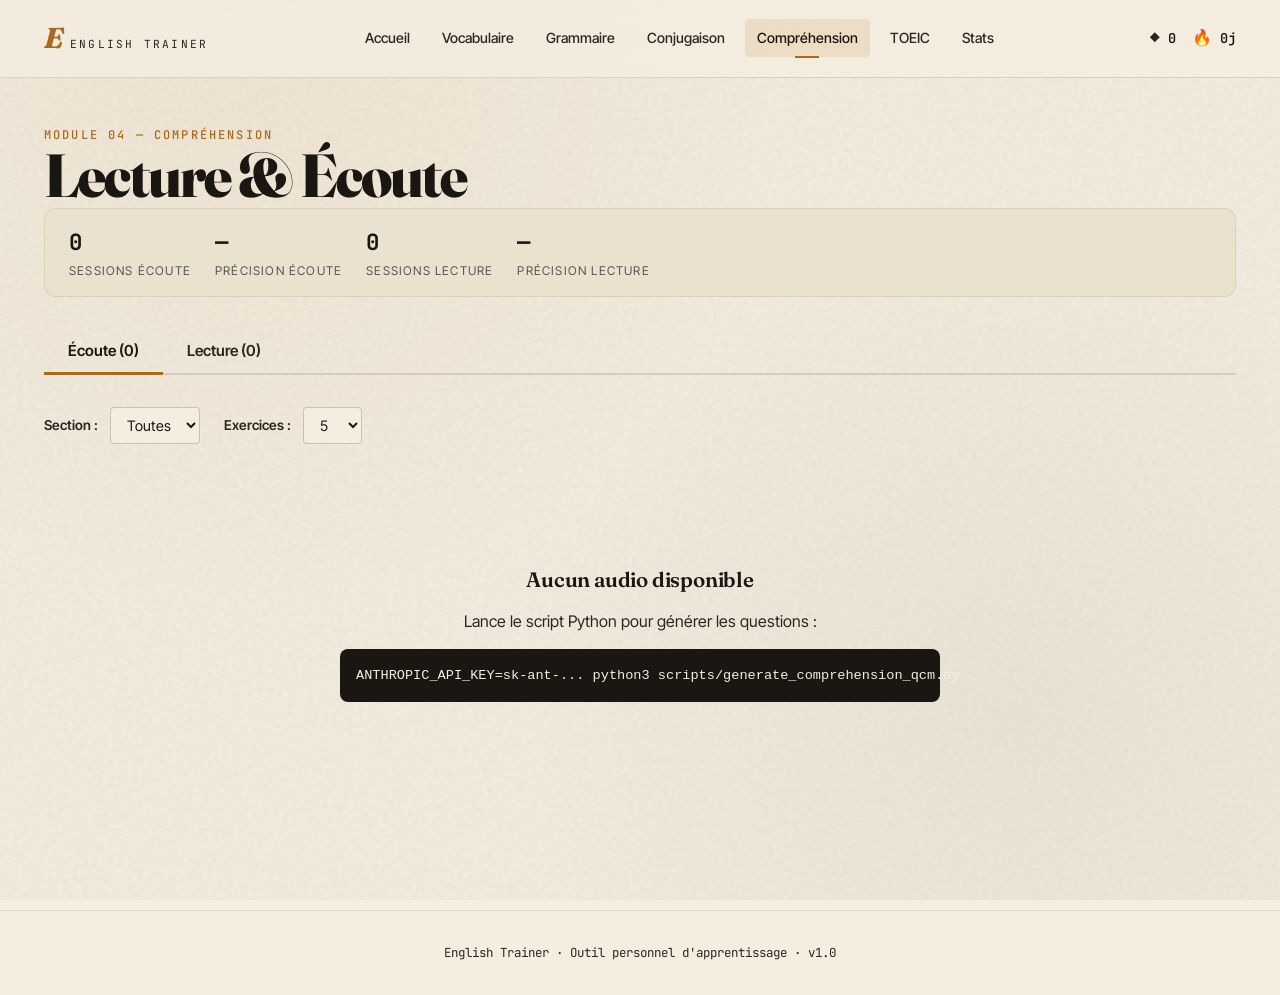
==== comprehension.html @ a06fdc8f "Module 04 — Compréhension (Lecture & Écoute) - comprehension.html : page complète avec player audio " ====
<!DOCTYPE html>
<html lang="fr">
<head>
  <meta charset="UTF-8" />
  <meta name="viewport" content="width=device-width, initial-scale=1.0" />
  <title>English Trainer — Compréhension</title>
  <link rel="stylesheet" href="styles/main.css" />
  <link rel="stylesheet" href="styles/comprehension.css" />
</head>
<body>
  <div class="app">
    <div id="topbar-slot"></div>
    <main>
      <div class="container">
        <section class="vocab-hero anim-fade-up">
          <div class="eyebrow">Module 04 — Compréhension</div>
          <h1>Lecture &amp; Écoute</h1>
        </section>
        <div id="stage-root"></div>
      </div>
    </main>
    <div id="footer-slot"></div>
  </div>

  <script src="data/comprehension-audio.js"></script>
  <script src="data/comprehension-reading.js"></script>
  <script src="scripts/storage.js"></script>
  <script src="scripts/shared.js"></script>
  <script src="scripts/comprehension-engine.js"></script>

  <script>
    Storage.load();
    Shared.renderTopbar('comprehension');
    Shared.renderFooter();

    const root = document.getElementById('stage-root');

    // ================================================================
    // DASHBOARD
    // ================================================================
    function renderDashboard(activeTab) {
      const tab = activeTab || 'listening';
      const stats = ComprehensionEngine.getStats();
      const audioReady = typeof COMPREHENSION_AUDIO !== 'undefined' && COMPREHENSION_AUDIO.length > 0;
      const readingReady = typeof COMPREHENSION_READING !== 'undefined' && COMPREHENSION_READING.length > 0;

      const audioTotal  = audioReady  ? ComprehensionEngine.getAudioList().length : 0;
      const readingTotal = readingReady ? ComprehensionEngine.getReadingList().length : 0;

      root.innerHTML = `
        <div class="comp-stats-bar anim-fade-up">
          <div class="comp-stat-item">
            <div class="comp-stat-value">${stats.listeningSessionsTotal}</div>
            <div class="comp-stat-label">Sessions écoute</div>
          </div>
          <div class="comp-stat-item">
            <div class="comp-stat-value">${stats.listeningAccuracy !== null ? stats.listeningAccuracy + '%' : '—'}</div>
            <div class="comp-stat-label">Précision écoute</div>
          </div>
          <div class="comp-stat-item">
            <div class="comp-stat-value">${stats.readingSessionsTotal}</div>
            <div class="comp-stat-label">Sessions lecture</div>
          </div>
          <div class="comp-stat-item">
            <div class="comp-stat-value">${stats.readingAccuracy !== null ? stats.readingAccuracy + '%' : '—'}</div>
            <div class="comp-stat-label">Précision lecture</div>
          </div>
        </div>

        <div class="comp-tabs">
          <button class="comp-tab ${tab==='listening'?'active':''}" onclick="renderDashboard('listening')">Écoute (${audioTotal})</button>
          <button class="comp-tab ${tab==='reading'?'active':''}" onclick="renderDashboard('reading')">Lecture (${readingTotal})</button>
        </div>

        <div id="tab-content"></div>
      `;

      if (tab === 'listening') renderListeningTab(audioReady);
      else renderReadingTab(readingReady);
    }

    function renderListeningTab(audioReady) {
      const sections = ComprehensionEngine.getAudioSections();

      let html = `
        <div class="comp-filters">
          <label>Section :</label>
          <select class="comp-select" id="filter-section">
            <option value="all">Toutes</option>
            ${sections.map(s => `<option value="${s}">${SECTION_LABELS[s] || s}</option>`).join('')}
          </select>
          <label style="margin-left:var(--s-3)">Exercices :</label>
          <select class="comp-select" id="filter-count">
            <option value="5">5</option>
            <option value="10">10</option>
            <option value="15">15</option>
          </select>
        </div>`;

      if (!audioReady) {
        html += `
          <div class="comp-empty">
            <h3>Aucun audio disponible</h3>
            <p>Lance le script Python pour générer les questions :</p>
            <pre style="margin:16px auto;max-width:600px;background:var(--ink);color:var(--paper);padding:16px;border-radius:8px;text-align:left;font-size:0.85rem">ANTHROPIC_API_KEY=sk-ant-... python3 scripts/generate_comprehension_qcm.py</pre>
          </div>`;
      } else {
        html += `
          <button class="btn btn-primary btn-lg" style="margin-top:var(--s-4)" onclick="startSession('listening')">
            Démarrer la session →
          </button>`;
      }

      document.getElementById('tab-content').innerHTML = html;
    }

    function renderReadingTab(readingReady) {
      const genres = ComprehensionEngine.getReadingGenres();

      let html = `
        <div class="comp-filters">
          <label>Niveau :</label>
          <select class="comp-select" id="filter-level">
            <option value="all">Tous</option>
            <option value="1">B1</option>
            <option value="2">B2</option>
            <option value="3">C1</option>
          </select>
          ${genres.length > 0 ? `
          <label style="margin-left:var(--s-3)">Genre :</label>
          <select class="comp-select" id="filter-genre">
            <option value="all">Tous</option>
            ${genres.map(g => `<option value="${g}">${GENRE_LABELS[g] || g}</option>`).join('')}
          </select>` : ''}
          <label style="margin-left:var(--s-3)">Exercices :</label>
          <select class="comp-select" id="filter-count">
            <option value="5">5</option>
            <option value="10">10</option>
          </select>
        </div>`;

      if (!readingReady) {
        html += `
          <div class="comp-empty">
            <h3>Aucun texte disponible</h3>
            <p>Les textes de lecture seront ajoutés prochainement dans <code>data/comprehension-reading.js</code>.</p>
          </div>`;
      } else {
        html += `
          <button class="btn btn-primary btn-lg" style="margin-top:var(--s-4)" onclick="startSession('reading')">
            Démarrer la session →
          </button>`;
      }

      document.getElementById('tab-content').innerHTML = html;
    }

    // ================================================================
    // SESSION START
    // ================================================================
    function startSession(type) {
      const countEl = document.getElementById('filter-count');
      const count = countEl ? parseInt(countEl.value) : 5;

      const filters = {};
      if (type === 'listening') {
        const sec = document.getElementById('filter-section');
        if (sec) filters.section = sec.value;
      } else {
        const lv = document.getElementById('filter-level');
        const gn = document.getElementById('filter-genre');
        if (lv) filters.level = lv.value;
        if (gn) filters.genre = gn.value;
      }

      const session = ComprehensionEngine.startSession({ type, filters, count });
      if (!session.queue.length) {
        alert('Aucun exercice disponible avec ces filtres.');
        return;
      }
      renderExercise();
    }

    // ================================================================
    // EXERCISE VIEW
    // ================================================================
    function renderExercise() {
      const s = ComprehensionEngine.session;
      const ex = ComprehensionEngine.current();
      if (!ex) { renderSummary(); return; }

      const progress = Math.round((s.index / s.queue.length) * 100);
      const isListening = s.type === 'listening';

      root.innerHTML = `
        <div class="session-progress-bar">
          <div class="session-progress-fill" style="width:${progress}%"></div>
        </div>
        <div style="display:flex;justify-content:space-between;align-items:center;margin-bottom:var(--s-5)">
          <button class="btn btn-ghost btn-sm" onclick="if(confirm('Quitter la session ?')) renderDashboard()">← Quitter</button>
          <span class="mono" style="font-size:0.85rem;color:var(--ink-soft)">${s.index+1} / ${s.queue.length}</span>
        </div>

        ${isListening ? renderAudioPlayer(ex) : renderReadingText(ex)}

        <div id="questions-area">
          ${renderQuestions(ex, false)}
        </div>

        <div class="comp-action-row" id="action-row">
          <button class="btn btn-primary btn-lg" onclick="submitCurrentExercise()">Valider les réponses</button>
        </div>
      `;

      if (isListening) initAudioPlayer(ex);
    }

    function renderAudioPlayer(ex) {
      return `
        <div class="audio-player-wrap">
          <div class="audio-player-title">
            <div class="eyebrow">Listening · ${SECTION_LABELS[ex.section] || ex.section}</div>
            ${ex.title}
          </div>
          <audio id="audio-el" preload="auto" src="${ComprehensionEngine.audioUrl(ex.audioPath)}"></audio>
          <div class="audio-controls">
            <button class="audio-btn play-btn" id="btn-play" onclick="togglePlay()">▶</button>
            <button class="audio-btn" onclick="seekRel(-10)" title="−10s">−10s</button>
            <button class="audio-btn" onclick="seekRel(+10)" title="+10s">+10s</button>
            <div class="audio-progress-wrap">
              <div class="audio-progress-track" id="progress-track" onclick="seekToClick(event)">
                <div class="audio-progress-fill" id="progress-fill" style="width:0%"></div>
              </div>
              <div class="audio-time">
                <span id="time-cur">0:00</span>
                <span id="time-dur">—</span>
              </div>
            </div>
            <div class="audio-speed-group">
              ${['0.75','1','1.25'].map(sp => `
                <button class="audio-btn ${sp==='1'?'active':''}" data-speed="${sp}" onclick="setSpeed(${sp})">${sp}×</button>
              `).join('')}
            </div>
          </div>
        </div>
        <div class="transcript-toggle" style="margin-bottom:var(--s-4)">
          <button class="btn btn-ghost btn-sm" id="transcript-btn" onclick="toggleTranscript()">Voir le transcript</button>
          <div class="transcript-box" id="transcript-box">${(ex.transcript||'').replace(/\n/g,'<br>')}</div>
        </div>
      `;
    }

    function renderReadingText(ex) {
      return `
        <div class="reading-meta">
          <span class="pill pill-amber">Niveau ${LEVEL_LABELS[ex.level] || ex.level}</span>
          <span class="pill">${GENRE_LABELS[ex.genre] || ex.genre}</span>
          <strong style="font-family:var(--serif);font-size:1.1rem">${ex.title}</strong>
        </div>
        <div class="reading-body">${ex.body}</div>
      `;
    }

    function renderQuestions(ex, answered, results) {
      return ex.questions.map((q, qi) => {
        const res = results ? results.questionResults.find(r => r.qId === q.id) : null;
        return `
          <div class="qcm-block">
            <div class="qcm-question-num">Question ${qi + 1}</div>
            <div class="qcm-prompt">${q.prompt}</div>
            <div class="qcm-options">
              ${q.options.map(opt => {
                const letter = opt.charAt(0);
                let cls = 'qcm-option';
                if (answered) {
                  cls += ' disabled';
                  if (letter === q.correct) cls += ' correct';
                  else if (res && res.given === letter) cls += ' wrong';
                } else {
                  cls += ' selectable';
                }
                return `
                  <button class="${cls}" data-qid="${q.id}" data-letter="${letter}"
                    onclick="${answered ? '' : `selectOption(this, '${q.id}', '${letter}')`}">
                    <span class="qcm-option-letter">${letter}</span>
                    <span>${opt.slice(3)}</span>
                  </button>`;
              }).join('')}
            </div>
            ${res ? `<div class="qcm-feedback visible ${res.ok?'ok':'bad'}">
              ${res.ok ? '✓ Correct' : `✗ Réponse correcte : <strong>${q.correct}</strong>`} — ${q.explanation}
            </div>` : ''}
          </div>`;
      }).join('');
    }

    // Track selected answers in session state
    const _selected = {};

    function selectOption(btn, qid, letter) {
      // Deselect other options for same question
      btn.closest('.qcm-block').querySelectorAll('.qcm-option').forEach(b => b.classList.remove('selected'));
      btn.classList.add('selected');
      _selected[qid] = letter;
    }

    function submitCurrentExercise() {
      const ex = ComprehensionEngine.current();
      const allAnswered = ex.questions.every(q => _selected[q.id]);
      if (!allAnswered) {
        alert('Réponds à toutes les questions avant de valider.');
        return;
      }

      const results = ComprehensionEngine.submitExercise(_selected);
      // Clear selections for next round
      ex.questions.forEach(q => delete _selected[q.id]);

      // Re-render questions with feedback
      document.getElementById('questions-area').innerHTML = renderQuestions(ex, true, results);

      // Update action row
      const isLast = ComprehensionEngine.isLast();
      document.getElementById('action-row').innerHTML = `
        <div style="font-family:var(--mono);font-size:1rem;color:var(--amber-deep);font-weight:700">
          +${results.exPoints} pts
        </div>
        <button class="btn btn-amber btn-lg" onclick="${isLast ? 'renderSummary()' : 'nextExercise()'}">
          ${isLast ? 'Voir le résultat →' : 'Suivant →'}
        </button>
      `;

      // Auto-show transcript after answering (listening only)
      const transcriptBox = document.getElementById('transcript-box');
      if (transcriptBox) {
        transcriptBox.classList.add('visible');
        document.getElementById('transcript-btn').textContent = 'Cacher le transcript';
      }
    }

    function nextExercise() {
      ComprehensionEngine.next();
      renderExercise();
      window.scrollTo({ top: 0, behavior: 'smooth' });
    }

    // ================================================================
    // AUDIO PLAYER LOGIC
    // ================================================================
    function initAudioPlayer(ex) {
      const audio = document.getElementById('audio-el');
      if (!audio) return;

      audio.addEventListener('timeupdate', () => {
        const pct = audio.duration ? (audio.currentTime / audio.duration) * 100 : 0;
        const fill = document.getElementById('progress-fill');
        if (fill) fill.style.width = pct + '%';
        const cur = document.getElementById('time-cur');
        if (cur) cur.textContent = fmtTime(audio.currentTime);
      });

      audio.addEventListener('loadedmetadata', () => {
        const dur = document.getElementById('time-dur');
        if (dur) dur.textContent = fmtTime(audio.duration);
      });

      audio.addEventListener('ended', () => {
        const btn = document.getElementById('btn-play');
        if (btn) btn.textContent = '▶';
      });

      audio.addEventListener('error', () => {
        const wrap = document.querySelector('.audio-player-wrap');
        if (wrap) {
          const err = document.createElement('p');
          err.style.cssText = 'color:var(--amber-light);font-size:0.85rem;margin-top:8px';
          err.textContent = 'Audio non disponible. Vérifiez le chemin ou uploadez sur R2.';
          wrap.appendChild(err);
        }
      });
    }

    window.togglePlay = function() {
      const audio = document.getElementById('audio-el');
      const btn = document.getElementById('btn-play');
      if (!audio) return;
      if (audio.paused) { audio.play(); btn.textContent = '⏸'; }
      else { audio.pause(); btn.textContent = '▶'; }
    };

    window.seekRel = function(sec) {
      const audio = document.getElementById('audio-el');
      if (audio) audio.currentTime = Math.max(0, audio.currentTime + sec);
    };

    window.seekToClick = function(e) {
      const audio = document.getElementById('audio-el');
      const track = document.getElementById('progress-track');
      if (!audio || !track) return;
      const rect = track.getBoundingClientRect();
      const pct = (e.clientX - rect.left) / rect.width;
      audio.currentTime = pct * audio.duration;
    };

    window.setSpeed = function(speed) {
      const audio = document.getElementById('audio-el');
      if (audio) audio.playbackRate = parseFloat(speed);
      document.querySelectorAll('.audio-speed-group .audio-btn').forEach(b => {
        b.classList.toggle('active', parseFloat(b.dataset.speed) === parseFloat(speed));
      });
    };

    window.toggleTranscript = function() {
      const box = document.getElementById('transcript-box');
      const btn = document.getElementById('transcript-btn');
      if (!box) return;
      const visible = box.classList.toggle('visible');
      btn.textContent = visible ? 'Cacher le transcript' : 'Voir le transcript';
    };

    function fmtTime(s) {
      if (!s || isNaN(s)) return '0:00';
      const m = Math.floor(s / 60);
      const sec = Math.floor(s % 60);
      return `${m}:${sec.toString().padStart(2, '0')}`;
    }

    // ================================================================
    // SUMMARY
    // ================================================================
    function renderSummary() {
      const res = ComprehensionEngine.finish();
      if (!res) { renderDashboard(); return; }

      root.innerHTML = `
        <div class="comp-summary">
          <div class="eyebrow">Session terminée</div>
          <div class="comp-summary-score">
            ${res.accuracy}<span>%</span>
          </div>
          <p class="serif" style="font-size:1.1rem;color:var(--ink-soft)">de précision</p>

          <div class="comp-result-grid">
            <div class="comp-result-item">
              <div class="comp-result-num">${res.totalCorrect}</div>
              <div class="comp-result-label">Bonnes réponses</div>
            </div>
            <div class="comp-result-item">
              <div class="comp-result-num">${res.totalQuestions}</div>
              <div class="comp-result-label">Total questions</div>
            </div>
            <div class="comp-result-item">
              <div class="comp-result-num">+${res.points}</div>
              <div class="comp-result-label">Points gagnés</div>
            </div>
          </div>

          <div style="display:flex;gap:var(--s-3);justify-content:center;flex-wrap:wrap">
            <button class="btn btn-amber btn-lg" onclick="renderDashboard()">Retour au module</button>
            <a href="index.html" class="btn btn-ghost">Accueil</a>
          </div>
        </div>
      `;
    }

    // ================================================================
    // INIT
    // ================================================================
    renderDashboard();
  </script>
</body>
</html>
---- styles/main.css ----
/* ============================================================
   ENGLISH TRAINER — Editorial Academic theme
   ============================================================ */

@import url('https://fonts.googleapis.com/css2?family=Fraunces:opsz,wght@9..144,300;9..144,400;9..144,600;9..144,800;9..144,900&family=JetBrains+Mono:wght@400;500;600&family=Inter+Tight:wght@400;500;600;700&display=swap');

:root {
  /* Palette — encre profonde, crème, ambre, vert académique */
  --ink: #1a1612;
  --ink-soft: #2c2620;
  --paper: #f4ede0;
  --paper-warm: #ebe1cf;
  --paper-deep: #ddd0b8;
  --amber: #c8842c;
  --amber-deep: #a86a1c;
  --amber-light: #e9b977;
  --moss: #4a5d3a;
  --moss-deep: #2f3d24;
  --burgundy: #7a2e2e;
  --rose: #c97264;
  --success: #4a7c4e;
  --warning: #c8842c;
  --error: #a83838;

  /* Typo */
  --serif: 'Fraunces', Georgia, serif;
  --sans: 'Inter Tight', system-ui, sans-serif;
  --mono: 'JetBrains Mono', monospace;

  /* Espace */
  --s-1: 4px;
  --s-2: 8px;
  --s-3: 12px;
  --s-4: 16px;
  --s-5: 24px;
  --s-6: 32px;
  --s-7: 48px;
  --s-8: 64px;
  --s-9: 96px;

  /* Layout */
  --max-w: 1240px;
  --radius: 4px;
  --radius-lg: 12px;

  /* Ombres */
  --shadow-sm: 0 1px 2px rgba(26, 22, 18, 0.08);
  --shadow: 0 4px 12px rgba(26, 22, 18, 0.10);
  --shadow-lg: 0 12px 32px rgba(26, 22, 18, 0.14);
}

* {
  box-sizing: border-box;
  margin: 0;
  padding: 0;
}

html { scroll-behavior: smooth; }

body {
  font-family: var(--sans);
  background: var(--paper);
  color: var(--ink);
  line-height: 1.55;
  min-height: 100vh;
  background-image:
    radial-gradient(circle at 20% 10%, rgba(200, 132, 44, 0.06) 0%, transparent 40%),
    radial-gradient(circle at 80% 80%, rgba(74, 93, 58, 0.05) 0%, transparent 40%);
  background-attachment: fixed;
}

/* Grain texture overlay subtil */
body::before {
  content: '';
  position: fixed;
  inset: 0;
  pointer-events: none;
  opacity: 0.4;
  z-index: 1;
  background-image: url("data:image/svg+xml,%3Csvg viewBox='0 0 200 200' xmlns='http://www.w3.org/2000/svg'%3E%3Cfilter id='n'%3E%3CfeTurbulence type='fractalNoise' baseFrequency='0.9' numOctaves='2' stitchTiles='stitch'/%3E%3CfeColorMatrix values='0 0 0 0 0.1 0 0 0 0 0.08 0 0 0 0 0.06 0 0 0 0.15 0'/%3E%3C/filter%3E%3Crect width='100%25' height='100%25' filter='url(%23n)'/%3E%3C/svg%3E");
}

/* ===== Typographie ===== */

h1, h2, h3, h4 {
  font-family: var(--serif);
  font-weight: 600;
  letter-spacing: -0.01em;
  color: var(--ink);
}

h1 {
  font-size: clamp(2.4rem, 5vw, 3.8rem);
  font-weight: 800;
  font-variation-settings: 'opsz' 144;
  line-height: 1.05;
  letter-spacing: -0.03em;
}

h2 {
  font-size: clamp(1.6rem, 3vw, 2.4rem);
  font-variation-settings: 'opsz' 60;
  line-height: 1.15;
}

h3 {
  font-size: 1.3rem;
  font-variation-settings: 'opsz' 30;
}

.serif { font-family: var(--serif); }
.mono { font-family: var(--mono); }

.eyebrow {
  font-family: var(--mono);
  font-size: 0.75rem;
  text-transform: uppercase;
  letter-spacing: 0.18em;
  color: var(--amber-deep);
  font-weight: 500;
}

/* ===== Layout ===== */

.app {
  position: relative;
  z-index: 2;
  min-height: 100vh;
  display: flex;
  flex-direction: column;
}

.container {
  width: 100%;
  max-width: var(--max-w);
  margin: 0 auto;
  padding: 0 var(--s-5);
}

/* ===== Top bar ===== */

.topbar {
  border-bottom: 1px solid rgba(26, 22, 18, 0.12);
  background: rgba(244, 237, 224, 0.85);
  backdrop-filter: blur(12px);
  position: sticky;
  top: 0;
  z-index: 100;
}

.topbar-inner {
  display: flex;
  align-items: center;
  justify-content: space-between;
  padding: var(--s-4) var(--s-5);
  max-width: var(--max-w);
  margin: 0 auto;
  gap: var(--s-5);
}

.logo {
  display: flex;
  align-items: baseline;
  gap: var(--s-2);
  text-decoration: none;
  color: var(--ink);
}

.logo-mark {
  font-family: var(--serif);
  font-size: 1.8rem;
  font-weight: 800;
  font-style: italic;
  letter-spacing: -0.04em;
  color: var(--amber-deep);
}

.logo-text {
  font-family: var(--mono);
  font-size: 0.7rem;
  text-transform: uppercase;
  letter-spacing: 0.2em;
  color: var(--ink-soft);
}

.nav {
  display: flex;
  gap: var(--s-2);
  flex-wrap: wrap;
}

.nav a {
  text-decoration: none;
  color: var(--ink-soft);
  font-size: 0.88rem;
  font-weight: 500;
  padding: var(--s-2) var(--s-3);
  border-radius: var(--radius);
  transition: all 0.2s ease;
  position: relative;
}

.nav a:hover { color: var(--ink); background: rgba(26, 22, 18, 0.04); }
.nav a.active {
  color: var(--ink);
  background: rgba(200, 132, 44, 0.15);
}
.nav a.active::after {
  content: '';
  position: absolute;
  bottom: -1px;
  left: 50%;
  transform: translateX(-50%);
  width: 24px;
  height: 2px;
  background: var(--amber-deep);
}

.user-stats {
  display: flex;
  gap: var(--s-4);
  align-items: center;
}

.user-stat {
  display: flex;
  align-items: center;
  gap: var(--s-2);
  font-family: var(--mono);
  font-size: 0.85rem;
  color: var(--ink-soft);
}

.user-stat-icon { font-size: 1rem; }
.user-stat-val { color: var(--ink); font-weight: 600; }

/* ===== Main ===== */

main {
  flex: 1;
  padding: var(--s-7) 0 var(--s-9);
}

/* ===== Boutons ===== */

.btn {
  display: inline-flex;
  align-items: center;
  justify-content: center;
  gap: var(--s-2);
  padding: var(--s-3) var(--s-5);
  font-family: var(--sans);
  font-size: 0.95rem;
  font-weight: 600;
  border: none;
  border-radius: var(--radius);
  cursor: pointer;
  text-decoration: none;
  transition: all 0.2s ease;
  position: relative;
}

.btn-primary {
  background: var(--ink);
  color: var(--paper);
  box-shadow: var(--shadow-sm);
}
.btn-primary:hover { background: var(--ink-soft); transform: translateY(-1px); box-shadow: var(--shadow); }

.btn-amber {
  background: var(--amber);
  color: var(--ink);
  box-shadow: var(--shadow-sm);
}
.btn-amber:hover { background: var(--amber-deep); color: var(--paper); transform: translateY(-1px); }

.btn-ghost {
  background: transparent;
  color: var(--ink);
  border: 1px solid rgba(26, 22, 18, 0.2);
}
.btn-ghost:hover { background: rgba(26, 22, 18, 0.04); border-color: var(--ink); }

.btn-sm { padding: var(--s-2) var(--s-3); font-size: 0.85rem; }
.btn-lg { padding: var(--s-4) var(--s-6); font-size: 1.05rem; }

/* ===== Cartes ===== */

.card {
  background: var(--paper-warm);
  border: 1px solid rgba(26, 22, 18, 0.08);
  border-radius: var(--radius-lg);
  padding: var(--s-6);
  transition: all 0.3s ease;
}

.card-link {
  text-decoration: none;
  color: inherit;
  display: block;
}

.card-link:hover {
  transform: translateY(-3px);
  box-shadow: var(--shadow-lg);
  border-color: var(--amber);
}

/* ===== Utilitaires ===== */

.divider {
  height: 1px;
  background: linear-gradient(to right, transparent, rgba(26, 22, 18, 0.2), transparent);
  margin: var(--s-7) 0;
}

.muted { color: var(--ink-soft); opacity: 0.75; }

.pill {
  display: inline-block;
  padding: 2px 10px;
  background: var(--paper-deep);
  border-radius: 999px;
  font-size: 0.75rem;
  font-family: var(--mono);
  text-transform: uppercase;
  letter-spacing: 0.1em;
  color: var(--ink-soft);
}
.pill-amber { background: rgba(200, 132, 44, 0.2); color: var(--amber-deep); }
.pill-moss { background: rgba(74, 93, 58, 0.15); color: var(--moss-deep); }
.pill-burgundy { background: rgba(122, 46, 46, 0.12); color: var(--burgundy); }

/* ===== Footer ===== */

.footer {
  border-top: 1px solid rgba(26, 22, 18, 0.1);
  padding: var(--s-6) 0;
  margin-top: auto;
  font-family: var(--mono);
  font-size: 0.78rem;
  color: var(--ink-soft);
  text-align: center;
}

/* ===== Animations ===== */

@keyframes fade-up {
  from { opacity: 0; transform: translateY(20px); }
  to { opacity: 1; transform: translateY(0); }
}
@keyframes fade-in {
  from { opacity: 0; }
  to { opacity: 1; }
}
@keyframes pop {
  0% { transform: scale(1); }
  50% { transform: scale(1.08); }
  100% { transform: scale(1); }
}
@keyframes shake {
  0%, 100% { transform: translateX(0); }
  25% { transform: translateX(-6px); }
  75% { transform: translateX(6px); }
}
@keyframes pulse-amber {
  0%, 100% { box-shadow: 0 0 0 0 rgba(200, 132, 44, 0.5); }
  50% { box-shadow: 0 0 0 12px rgba(200, 132, 44, 0); }
}

.anim-fade-up { animation: fade-up 0.6s ease backwards; }

/* ===== Responsive ===== */

@media (max-width: 760px) {
  .topbar-inner { flex-wrap: wrap; gap: var(--s-3); }
  .user-stats { gap: var(--s-3); font-size: 0.8rem; }
  .nav { order: 3; width: 100%; justify-content: flex-start; overflow-x: auto; }
  .container { padding: 0 var(--s-4); }
  main { padding: var(--s-5) 0 var(--s-7); }
}
---- styles/comprehension.css ----
/* ============================================================
   COMPREHENSION MODULE SPECIFIC STYLES
   ============================================================ */

/* ---- Tabs ---- */
.comp-tabs {
  display: flex;
  gap: 0;
  border-bottom: 2px solid rgba(26, 22, 18, 0.12);
  margin-bottom: var(--s-6);
}

.comp-tab {
  padding: var(--s-3) var(--s-5);
  font-family: var(--sans);
  font-size: 0.95rem;
  font-weight: 600;
  background: none;
  border: none;
  border-bottom: 3px solid transparent;
  margin-bottom: -2px;
  cursor: pointer;
  color: var(--ink-soft);
  transition: all 0.2s;
}

.comp-tab:hover { color: var(--ink); }
.comp-tab.active { color: var(--ink); border-bottom-color: var(--amber-deep); }

/* ---- Filters row ---- */
.comp-filters {
  display: flex;
  flex-wrap: wrap;
  gap: var(--s-3);
  align-items: center;
  margin-bottom: var(--s-5);
}

.comp-filters label {
  font-size: 0.85rem;
  font-weight: 600;
  color: var(--ink-soft);
}

.comp-select {
  font-family: var(--sans);
  font-size: 0.9rem;
  padding: var(--s-2) var(--s-3);
  border: 1px solid rgba(26, 22, 18, 0.2);
  border-radius: var(--radius);
  background: var(--paper);
  color: var(--ink);
  cursor: pointer;
}

.comp-select:focus { outline: 2px solid var(--amber); outline-offset: 1px; }

/* ---- Stats bar ---- */
.comp-stats-bar {
  display: flex;
  gap: var(--s-5);
  padding: var(--s-4) var(--s-5);
  background: var(--paper-warm);
  border: 1px solid rgba(26, 22, 18, 0.08);
  border-radius: var(--radius-lg);
  margin-bottom: var(--s-6);
  flex-wrap: wrap;
}

.comp-stat-item {
  display: flex;
  flex-direction: column;
  gap: 2px;
}

.comp-stat-value {
  font-family: var(--mono);
  font-size: 1.4rem;
  font-weight: 700;
  color: var(--ink);
}

.comp-stat-label {
  font-size: 0.75rem;
  text-transform: uppercase;
  letter-spacing: 0.1em;
  color: var(--ink-soft);
  opacity: 0.75;
}

/* ---- Empty state ---- */
.comp-empty {
  text-align: center;
  padding: var(--s-9) var(--s-5);
  color: var(--ink-soft);
}

.comp-empty h3 { margin-bottom: var(--s-3); color: var(--ink); }

/* ---- Session progress bar ---- */
.session-progress-bar {
  height: 4px;
  background: rgba(26, 22, 18, 0.1);
  border-radius: 2px;
  margin-bottom: var(--s-6);
  overflow: hidden;
}

.session-progress-fill {
  height: 100%;
  background: var(--amber);
  border-radius: 2px;
  transition: width 0.4s ease;
}

/* ---- Audio player ---- */
.audio-player-wrap {
  background: var(--ink);
  border-radius: var(--radius-lg);
  padding: var(--s-5) var(--s-6);
  margin-bottom: var(--s-5);
  color: var(--paper);
}

.audio-player-title {
  font-family: var(--serif);
  font-size: 1.2rem;
  font-weight: 600;
  margin-bottom: var(--s-4);
  color: var(--paper);
}

.audio-player-title .eyebrow {
  color: var(--amber-light);
  margin-bottom: var(--s-1);
}

.audio-controls {
  display: flex;
  align-items: center;
  gap: var(--s-3);
  flex-wrap: wrap;
}

.audio-btn {
  background: rgba(244, 237, 224, 0.1);
  border: 1px solid rgba(244, 237, 224, 0.2);
  color: var(--paper);
  border-radius: var(--radius);
  padding: var(--s-2) var(--s-3);
  cursor: pointer;
  font-size: 0.9rem;
  font-family: var(--mono);
  transition: all 0.2s;
}

.audio-btn:hover { background: rgba(244, 237, 224, 0.2); }
.audio-btn.play-btn { font-size: 1.2rem; padding: var(--s-3) var(--s-5); }
.audio-btn.active { background: var(--amber); color: var(--ink); border-color: var(--amber); }

.audio-progress-wrap {
  flex: 1;
  min-width: 160px;
  display: flex;
  flex-direction: column;
  gap: var(--s-1);
}

.audio-progress-track {
  height: 5px;
  background: rgba(244, 237, 224, 0.2);
  border-radius: 3px;
  cursor: pointer;
  position: relative;
}

.audio-progress-fill {
  height: 100%;
  background: var(--amber);
  border-radius: 3px;
  pointer-events: none;
  transition: width 0.1s linear;
}

.audio-time {
  font-family: var(--mono);
  font-size: 0.75rem;
  color: rgba(244, 237, 224, 0.6);
  display: flex;
  justify-content: space-between;
}

.audio-speed-group {
  display: flex;
  gap: 4px;
}

/* ---- Transcript toggle ---- */
.transcript-toggle {
  margin-bottom: var(--s-4);
}

.transcript-box {
  background: rgba(26, 22, 18, 0.03);
  border: 1px solid rgba(26, 22, 18, 0.08);
  border-radius: var(--radius);
  padding: var(--s-4) var(--s-5);
  font-size: 0.95rem;
  line-height: 1.7;
  white-space: pre-wrap;
  display: none;
  animation: fade-up 0.3s ease;
}

.transcript-box.visible { display: block; }

/* ---- Reading text ---- */
.reading-meta {
  display: flex;
  gap: var(--s-3);
  align-items: center;
  margin-bottom: var(--s-4);
  flex-wrap: wrap;
}

.reading-body {
  background: white;
  border: 1px solid rgba(26, 22, 18, 0.08);
  border-radius: var(--radius-lg);
  padding: var(--s-6);
  margin-bottom: var(--s-5);
  font-size: 1rem;
  line-height: 1.75;
}

/* ---- QCM Questions ---- */
.qcm-block {
  margin-bottom: var(--s-6);
}

.qcm-prompt {
  font-family: var(--serif);
  font-size: 1.1rem;
  font-weight: 600;
  margin-bottom: var(--s-4);
  line-height: 1.4;
}

.qcm-question-num {
  font-family: var(--mono);
  font-size: 0.75rem;
  text-transform: uppercase;
  letter-spacing: 0.12em;
  color: var(--amber-deep);
  margin-bottom: var(--s-2);
}

.qcm-options {
  display: flex;
  flex-direction: column;
  gap: var(--s-2);
}

.qcm-option {
  display: flex;
  align-items: flex-start;
  gap: var(--s-3);
  padding: var(--s-3) var(--s-4);
  border: 2px solid rgba(26, 22, 18, 0.12);
  border-radius: var(--radius);
  cursor: pointer;
  background: var(--paper);
  transition: all 0.15s ease;
  text-align: left;
  font-size: 0.95rem;
  line-height: 1.5;
}

.qcm-option:hover:not(.disabled) { border-color: var(--amber); background: rgba(200, 132, 44, 0.04); }
.qcm-option.selected { border-color: var(--amber); background: rgba(200, 132, 44, 0.1); }
.qcm-option.correct  { border-color: var(--success); background: rgba(74, 124, 78, 0.08); color: var(--success); }
.qcm-option.wrong    { border-color: var(--error); background: rgba(168, 56, 56, 0.06); color: var(--error); }
.qcm-option.disabled { cursor: default; pointer-events: none; }

.qcm-option-letter {
  font-family: var(--mono);
  font-weight: 700;
  font-size: 0.85rem;
  width: 20px;
  flex-shrink: 0;
  color: var(--ink-soft);
}

.qcm-option.selected .qcm-option-letter,
.qcm-option.correct  .qcm-option-letter,
.qcm-option.wrong    .qcm-option-letter { color: inherit; }

/* ---- Feedback ---- */
.qcm-feedback {
  margin-top: var(--s-3);
  padding: var(--s-3) var(--s-4);
  border-radius: var(--radius);
  font-size: 0.9rem;
  display: none;
  animation: fade-up 0.25s ease;
}

.qcm-feedback.visible { display: block; }
.qcm-feedback.ok  { background: rgba(74, 124, 78, 0.08); border-left: 3px solid var(--success); }
.qcm-feedback.bad { background: rgba(168, 56, 56, 0.06); border-left: 3px solid var(--error); }

/* ---- Submit / Next row ---- */
.comp-action-row {
  display: flex;
  gap: var(--s-3);
  align-items: center;
  margin-top: var(--s-6);
  flex-wrap: wrap;
}

/* ---- Session summary ---- */
.comp-summary {
  max-width: 600px;
  margin: 0 auto;
  text-align: center;
  animation: fade-up 0.4s ease;
}

.comp-summary-score {
  font-family: var(--serif);
  font-size: 5rem;
  font-weight: 800;
  color: var(--amber-deep);
  line-height: 1;
  margin: var(--s-5) 0 var(--s-2);
}

.comp-summary-score span { font-size: 2rem; color: var(--ink-soft); }

.comp-result-grid {
  display: grid;
  grid-template-columns: repeat(3, 1fr);
  gap: var(--s-4);
  margin: var(--s-6) 0;
}

.comp-result-item {
  background: var(--paper-warm);
  border: 1px solid rgba(26, 22, 18, 0.08);
  border-radius: var(--radius-lg);
  padding: var(--s-4);
}

.comp-result-num {
  font-family: var(--mono);
  font-size: 1.8rem;
  font-weight: 700;
  color: var(--ink);
}

.comp-result-label {
  font-size: 0.78rem;
  text-transform: uppercase;
  letter-spacing: 0.1em;
  color: var(--ink-soft);
  opacity: 0.75;
  margin-top: 4px;
}

/* ---- Animations ---- */
@keyframes fade-up {
  from { opacity: 0; transform: translateY(8px); }
  to   { opacity: 1; transform: translateY(0); }
}

/* ---- Responsive ---- */
@media (max-width: 640px) {
  .comp-tabs { overflow-x: auto; }
  .comp-tab { white-space: nowrap; }
  .audio-controls { gap: var(--s-2); }
  .comp-result-grid { grid-template-columns: 1fr 1fr; }
  .audio-player-wrap { padding: var(--s-4); }
}
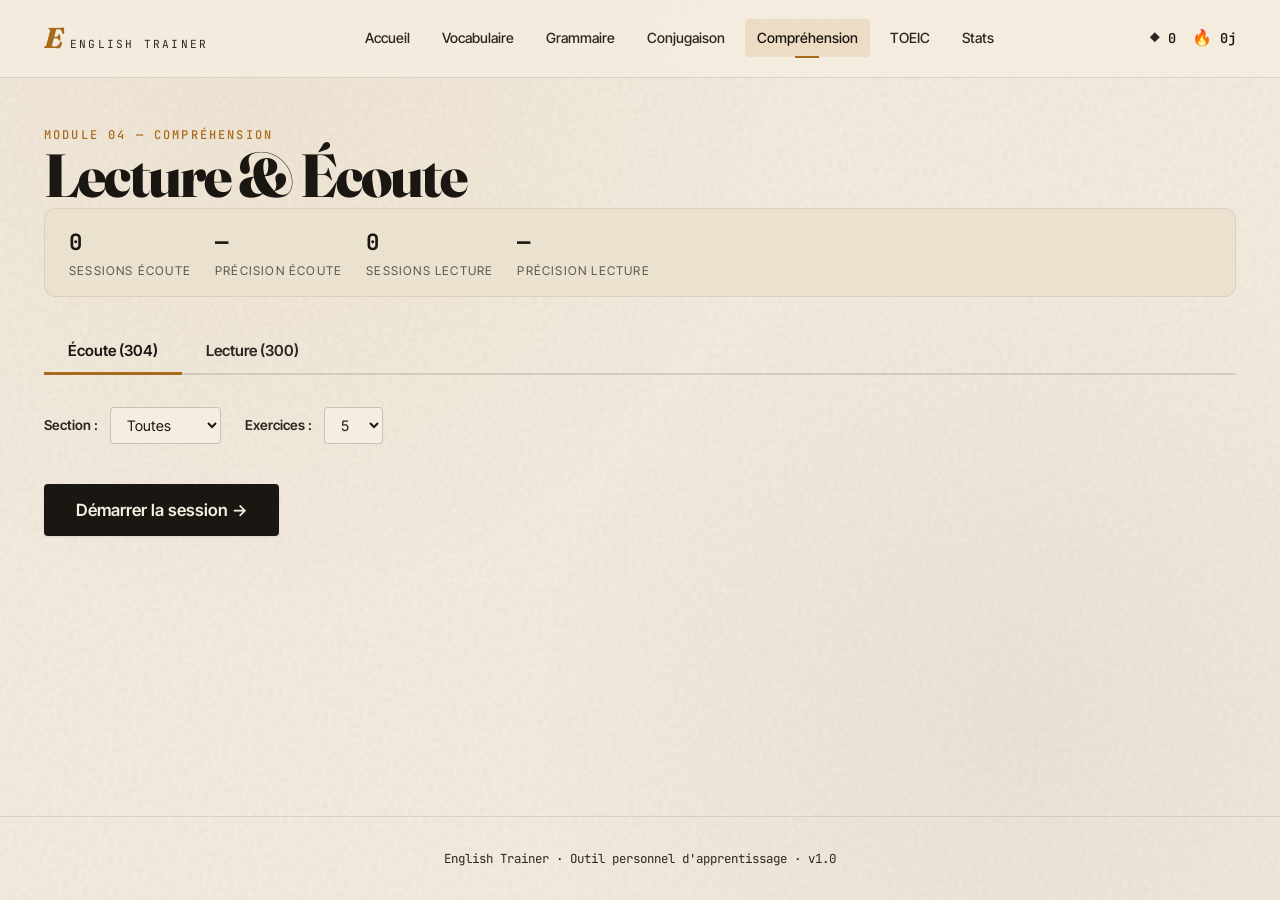
==== commit f67174a3: "Module 06 — Statistiques complètes avec recommandations personnalisées - stats.html : page complète " ====
--- a/comprehension.html
+++ b/comprehension.html
@@ -257,7 +257,7 @@
           <span class="pill">${GENRE_LABELS[ex.genre] || ex.genre}</span>
           <strong style="font-family:var(--serif);font-size:1.1rem">${ex.title}</strong>
         </div>
-        <div class="reading-body">${ex.body}</div>
+        <div class="reading-body">${ex.body.replace(/\*\*(.*?)\*\*/g,'<strong>$1</strong>').replace(/\n/g,'<br>')}</div>
       `;
     }
 
